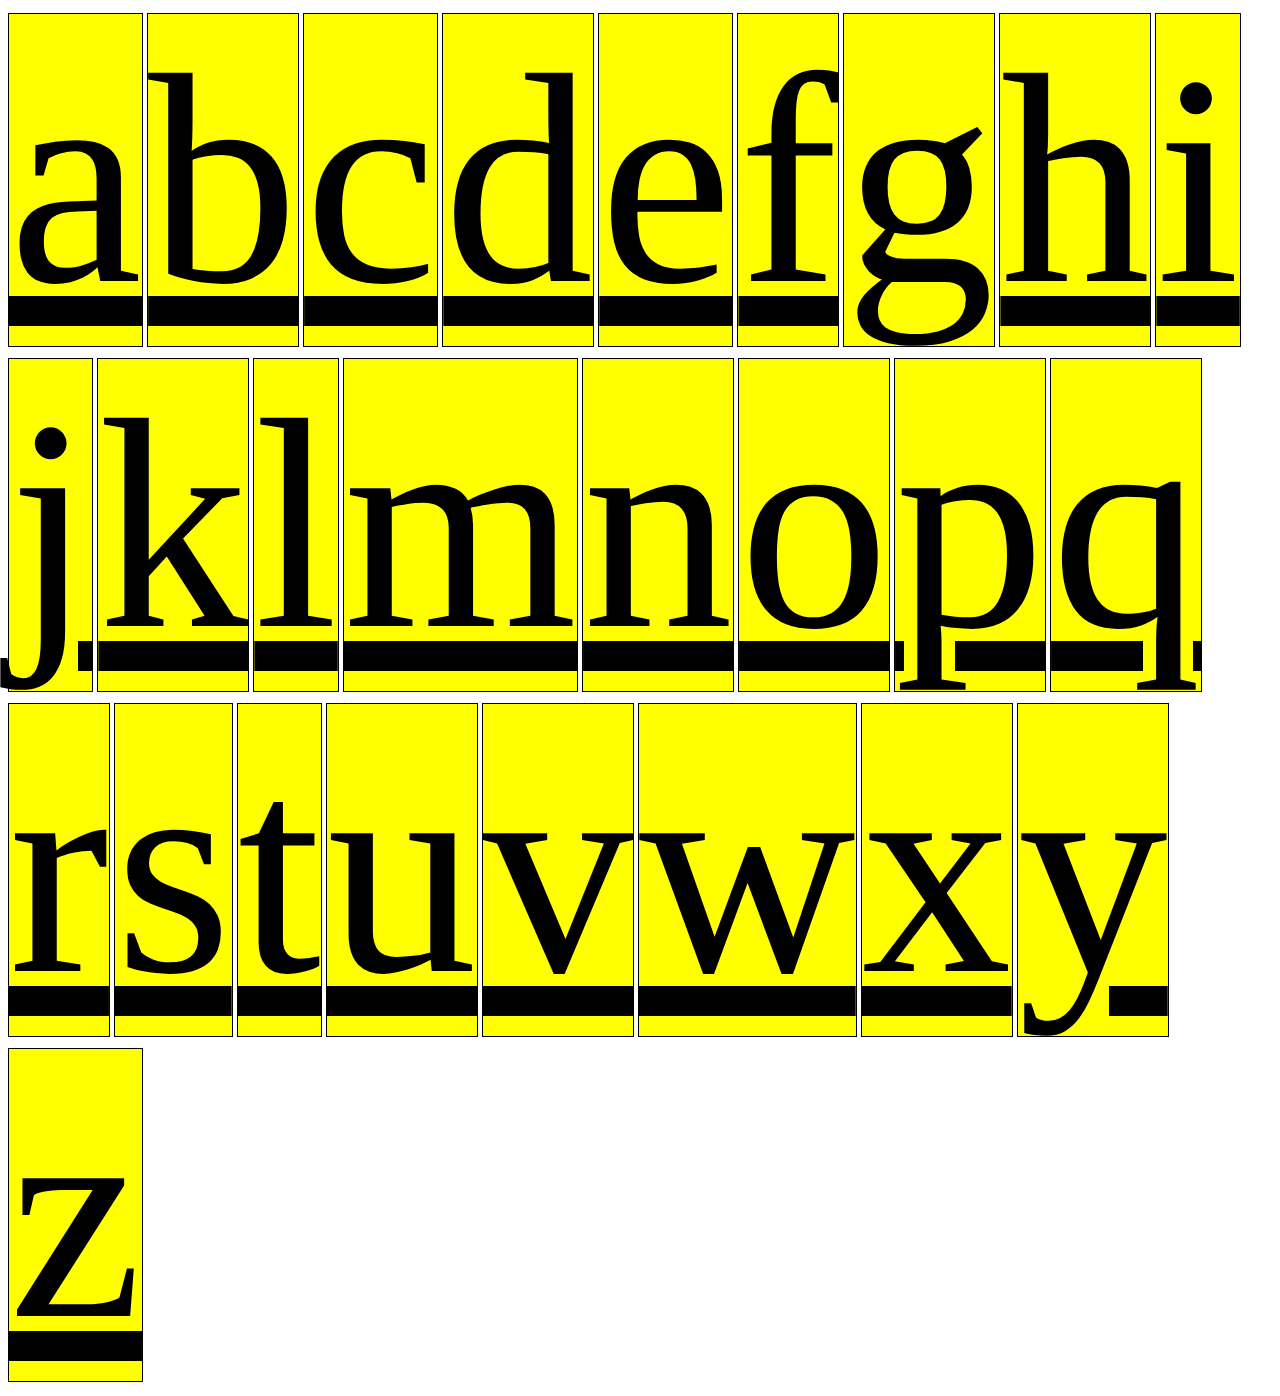
==== public/index.html @ 8299cf48 "corrected public dir" ====
<!DOCTYPE html>
<html lang="en">
<head>
    <script src="index.js"></script>
    <link rel="stylesheet" href="index.css">
    <meta charset="UTF-8">
    <meta name="viewport" content="width=device-width, initial-scale=1.0">
    <title>Document</title>
</head>
<body>
    <div id="letterGallery">
        <a href="/letterPage.html?letter=a">a</a>
        <a href="/letterPage.html?letter=b">b</a>
        <a href="/letterPage.html?letter=c">c</a>
        <a href="/letterPage.html?letter=d">d</a>
        <a href="/letterPage.html?letter=e">e</a>
        <a href="/letterPage.html?letter=f">f</a>
        <a href="/letterPage.html?letter=g">g</a>
        <a href="/letterPage.html?letter=h">h</a>
        <a href="/letterPage.html?letter=i">i</a>
        <a href="/letterPage.html?letter=j">j</a>
        <a href="/letterPage.html?letter=k">k</a>
        <a href="/letterPage.html?letter=l">l</a>
        <a href="/letterPage.html?letter=m">m</a>
        <a href="/letterPage.html?letter=n">n</a>
        <a href="/letterPage.html?letter=o">o</a>
        <a href="/letterPage.html?letter=p">p</a>
        <a href="/letterPage.html?letter=q">q</a>
        <a href="/letterPage.html?letter=r">r</a>
        <a href="/letterPage.html?letter=s">s</a>
        <a href="/letterPage.html?letter=t">t</a>
        <a href="/letterPage.html?letter=u">u</a>
        <a href="/letterPage.html?letter=v">v</a>
        <a href="/letterPage.html?letter=w">w</a>
        <a href="/letterPage.html?letter=x">x</a>
        <a href="/letterPage.html?letter=y">y</a>
        <a href="/letterPage.html?letter=z">z</a>
    </div>
    
</body>
</html>
---- public/index.css ----
@font-face {
  font-family: 'Tiempos';
  src: url("tiempos.woff2") format("woff2");
}

.gallery {
    display: grid;
    grid-template-columns: repeat(auto-fill, minmax(200px, 1fr));
    gap: 0px;
}

#letterGallery a{
    font-family: 'Tiempos';
    text-decoration: underline;
    color: black;
    border: solid;

    border-width: 1px;
    border-color: black;
    font-size: 300px;

    background-color: yellow;

}
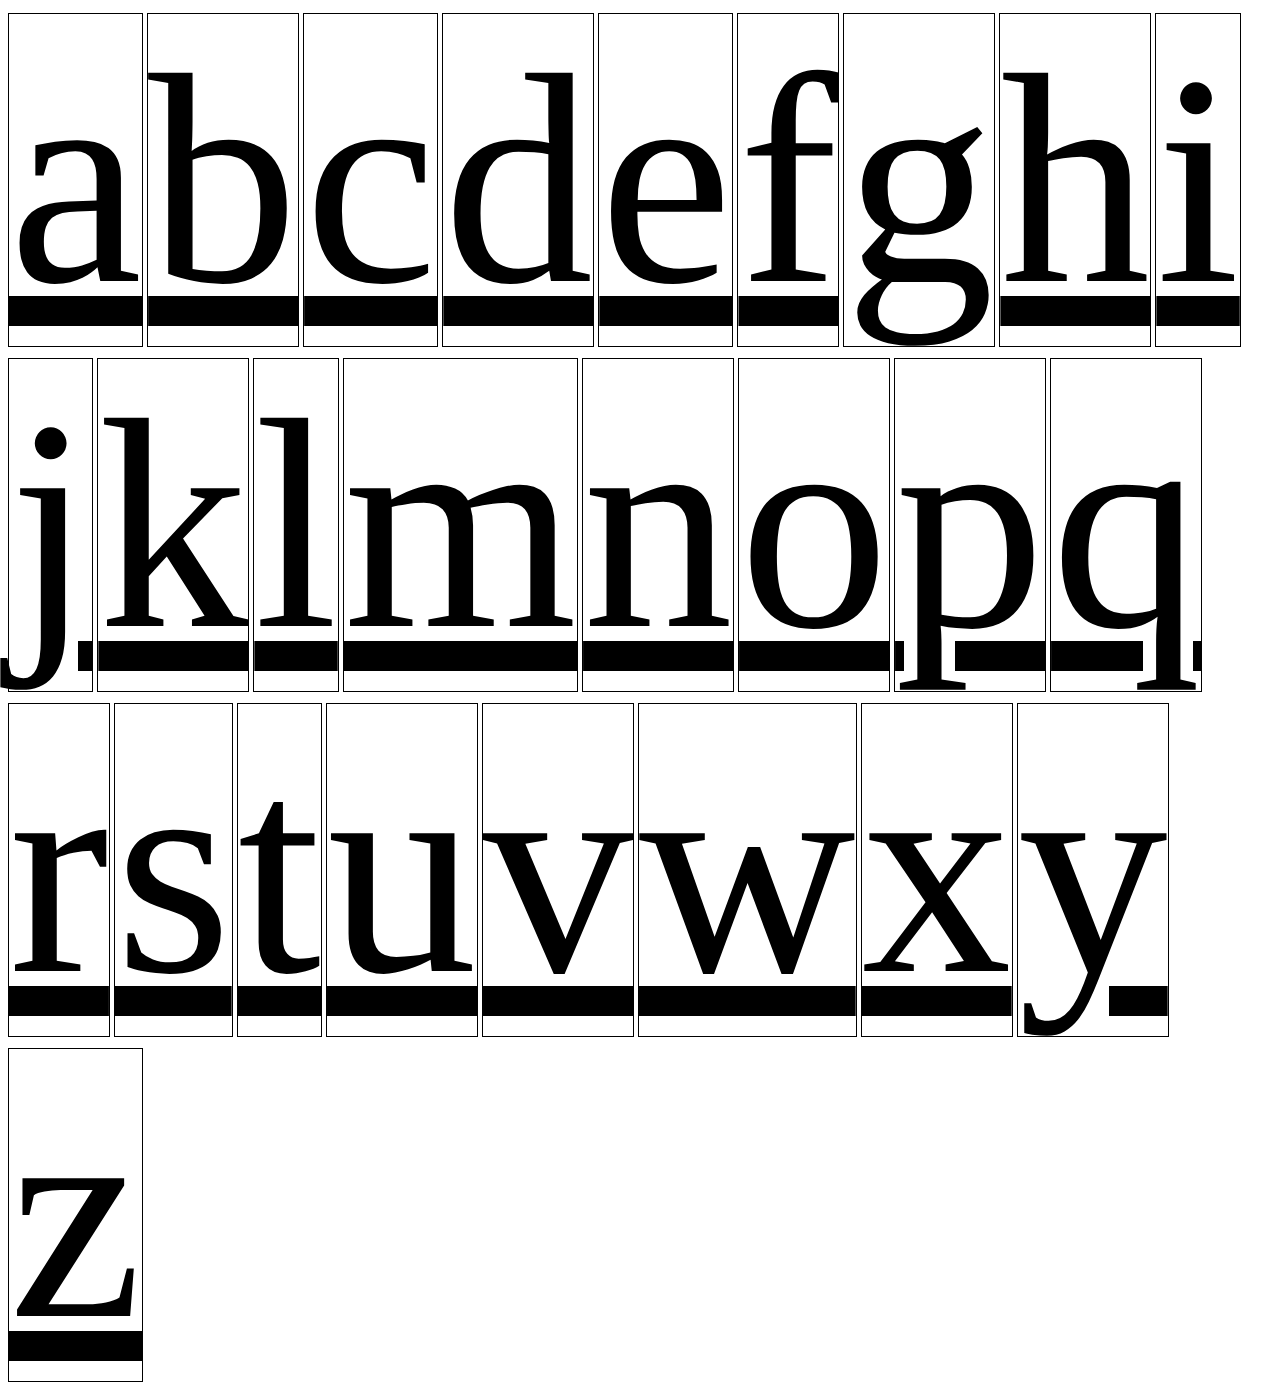
==== commit ce86a106: "minor metadata changes" ====
--- a/public/index.html
+++ b/public/index.html
@@ -5,7 +5,7 @@
     <link rel="stylesheet" href="index.css">
     <meta charset="UTF-8">
     <meta name="viewport" content="width=device-width, initial-scale=1.0">
-    <title>Document</title>
+    <title>Alphabet</title>
 </head>
 <body>
     <div id="letterGallery">
--- a/public/index.css
+++ b/public/index.css
@@ -1,8 +1,3 @@
-@font-face {
-  font-family: 'Tiempos';
-  src: url("tiempos.woff2") format("woff2");
-}
-
 .gallery {
     display: grid;
     grid-template-columns: repeat(auto-fill, minmax(200px, 1fr));
@@ -10,7 +5,6 @@
 }
 
 #letterGallery a{
-    font-family: 'Tiempos';
     text-decoration: underline;
     color: black;
     border: solid;
@@ -19,6 +13,4 @@
     border-color: black;
     font-size: 300px;
 
-    background-color: yellow;
-
 }
